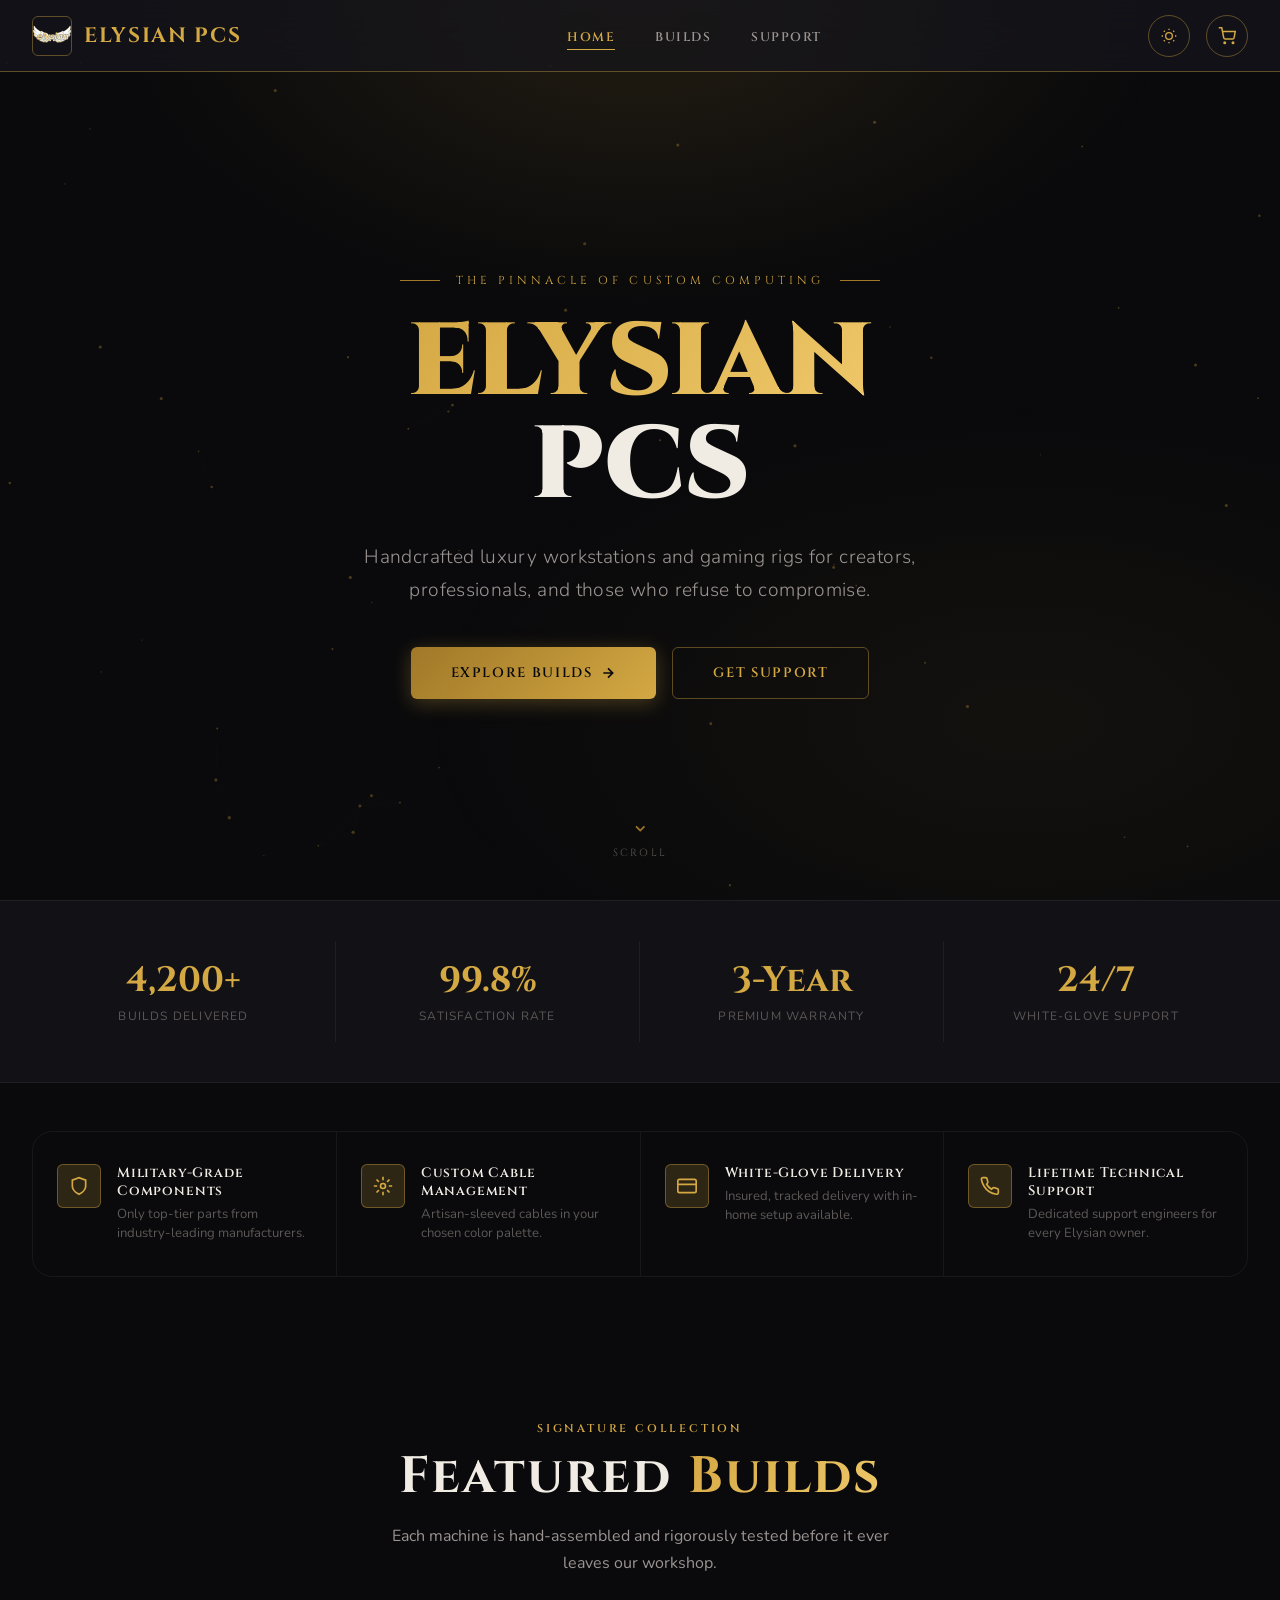
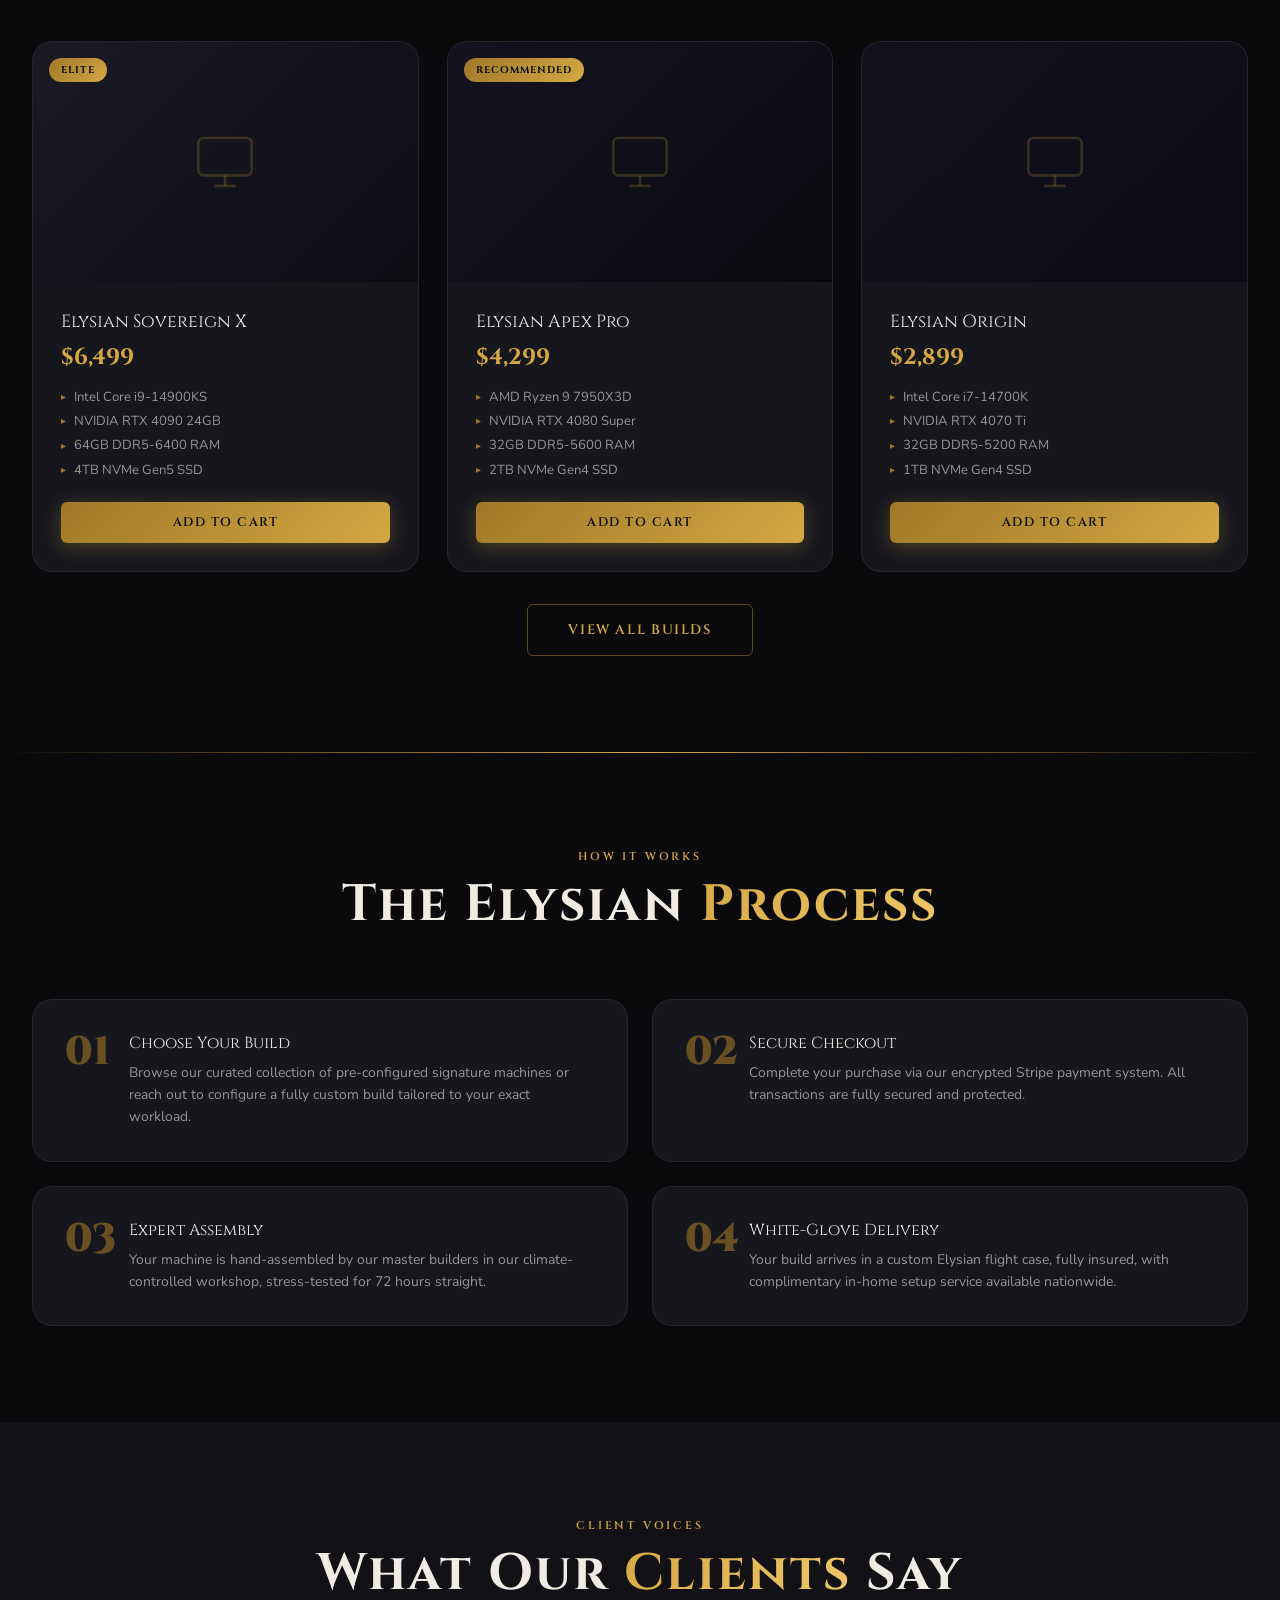
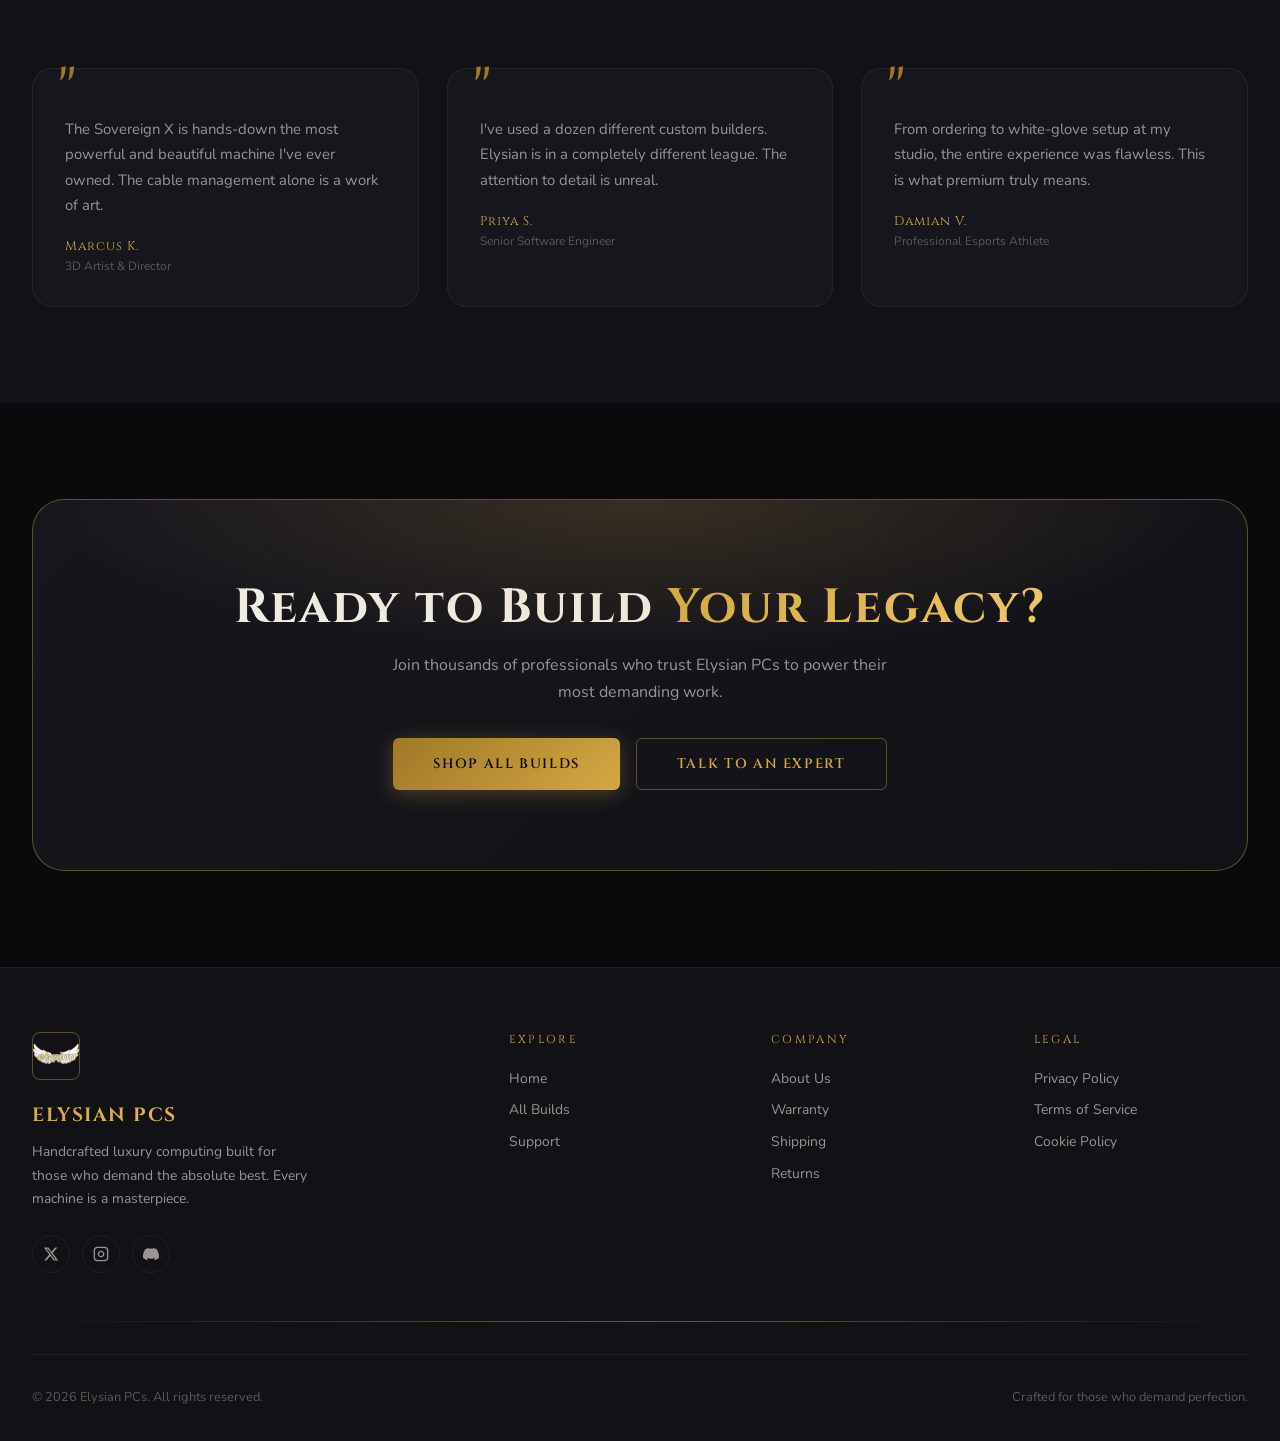
==== files/index.html @ 46d53091 "Add files via upload" ====
<!DOCTYPE html>
<html lang="en" data-theme="dark">
<head>
  <meta charset="UTF-8">
  <meta name="viewport" content="width=device-width, initial-scale=1.0">
  <meta name="description" content="Elysian PCs — Luxury custom computers built for those who demand the absolute best.">
  <title>Elysian PCs — Luxury Custom Computers</title>

  <!-- Fonts -->
  <link rel="preconnect" href="https://fonts.googleapis.com">
  <link rel="preconnect" href="https://fonts.gstatic.com" crossorigin>
  <link href="https://fonts.googleapis.com/css2?family=Cinzel:wght@400;600;700;900&family=Nunito:wght@300;400;500;600;700&display=swap" rel="stylesheet">

  <!-- Animate.css -->
  <link rel="stylesheet" href="https://cdnjs.cloudflare.com/ajax/libs/animate.css/4.1.1/animate.min.css">

  <!-- Styles -->
  <link rel="stylesheet" href="style.css">

  <style>
    /* ── Index-Specific Styles ── */
    .hero { padding-top: 72px; }

    /* Feature Strip */
    .feature-strip {
      display: flex;
      gap: 0;
    }
    .feature-item {
      flex: 1;
      padding: 2rem 1.5rem;
      border-right: 1px solid var(--border-subtle);
      display: flex;
      align-items: flex-start;
      gap: 1rem;
      transition: background var(--transition);
    }
    .feature-item:last-child { border-right: none; }
    .feature-item:hover { background: var(--bg-card); }
    .feature-icon {
      width: 44px; height: 44px;
      border-radius: var(--radius-sm);
      background: var(--gold-glow);
      border: 1px solid var(--border-gold);
      display: flex; align-items: center; justify-content: center;
      color: var(--gold-pure);
      flex-shrink: 0;
      font-size: 1.1rem;
    }
    .feature-title {
      font-family: var(--font-display);
      font-size: 0.85rem;
      font-weight: 600;
      letter-spacing: 0.06em;
      margin-bottom: 0.3rem;
    }
    .feature-text {
      font-size: 0.82rem;
      color: var(--text-muted);
      line-height: 1.5;
    }

    /* Featured Builds Preview */
    .builds-preview .pc-card { max-width: 100%; }

    /* Testimonials */
    .testimonial {
      background: var(--bg-card);
      border: 1px solid var(--border-subtle);
      border-radius: var(--radius-lg);
      padding: 2rem;
      position: relative;
      transition: all var(--transition);
    }
    .testimonial:hover { border-color: var(--border-gold); transform: translateY(-4px); }
    .testimonial::before {
      content: '"';
      position: absolute;
      top: -0.5rem; left: 1.5rem;
      font-family: var(--font-display);
      font-size: 4rem;
      color: var(--gold-dim);
      line-height: 1;
    }
    .testimonial-text {
      font-size: 0.93rem;
      color: var(--text-secondary);
      line-height: 1.7;
      margin-bottom: 1.25rem;
      padding-top: 1rem;
    }
    .testimonial-author {
      font-family: var(--font-display);
      font-size: 0.8rem;
      color: var(--gold-pure);
      letter-spacing: 0.08em;
    }
    .testimonial-role {
      font-size: 0.75rem;
      color: var(--text-muted);
      margin-top: 0.2rem;
    }

    /* CTA Banner */
    .cta-banner {
      background: linear-gradient(135deg, var(--bg-card) 0%, var(--bg-secondary) 100%);
      border: 1px solid var(--border-gold);
      border-radius: var(--radius-xl);
      padding: 5rem 4rem;
      text-align: center;
      position: relative;
      overflow: hidden;
    }
    .cta-banner::before {
      content: '';
      position: absolute;
      inset: 0;
      background: radial-gradient(ellipse 70% 60% at 50% 0%, var(--gold-glow) 0%, transparent 70%);
      pointer-events: none;
    }
    .cta-banner h2 { font-size: clamp(1.8rem, 4vw, 3rem); margin-bottom: 1rem; }
    .cta-banner p { color: var(--text-secondary); max-width: 500px; margin: 0 auto 2rem; }

    /* Process Steps */
    .process-step {
      display: flex;
      gap: 1.5rem;
      align-items: flex-start;
      padding: 2rem;
      background: var(--bg-card);
      border-radius: var(--radius-lg);
      border: 1px solid var(--border-subtle);
      transition: all var(--transition);
    }
    .process-step:hover { border-color: var(--border-gold); }
    .step-number {
      font-family: var(--font-display);
      font-size: 2.5rem;
      font-weight: 900;
      color: var(--gold-dim);
      line-height: 1;
      flex-shrink: 0;
      width: 2.5rem;
      opacity: 0.6;
    }
    .step-title {
      font-family: var(--font-display);
      font-size: 1rem;
      margin-bottom: 0.5rem;
    }
    .step-text { font-size: 0.87rem; color: var(--text-secondary); line-height: 1.6; }
  </style>
</head>
<body>

<!-- Injected Partials (nav, loader, cart, particles) -->
<div id="nav-slot"></div>

<div class="page-wrapper">

  <!-- ════════════════════════════════════
       HERO
       ════════════════════════════════════ -->
  <section class="hero">
    <div class="hero-bg-gradient"></div>
    <div class="hero-content animate__animated animate__fadeIn">
      <div class="hero-eyebrow">The Pinnacle of Custom Computing</div>
      <h1 class="hero-title">
        <span class="text-gold">ELYSIAN</span><br>PCS
      </h1>
      <p class="hero-subtitle">
        Handcrafted luxury workstations and gaming rigs for creators, professionals, and those who refuse to compromise.
      </p>
      <div class="hero-actions">
        <a href="builds.html" class="btn btn-primary btn-lg animate__animated animate__slideInUp animate__delay-1s">
          Explore Builds
          <svg width="16" height="16" viewBox="0 0 24 24" fill="none" stroke="currentColor" stroke-width="2.5"><path d="M5 12h14M12 5l7 7-7 7"/></svg>
        </a>
        <a href="support.html" class="btn btn-outline btn-lg animate__animated animate__slideInUp animate__delay-1s">
          Get Support
        </a>
      </div>
    </div>
    <div class="scroll-indicator">
      <svg width="20" height="20" viewBox="0 0 24 24" fill="none" stroke="currentColor" stroke-width="2">
        <path d="M7 10l5 5 5-5"/>
      </svg>
      Scroll
    </div>
  </section>

  <!-- ════════════════════════════════════
       STATS BAR
       ════════════════════════════════════ -->
  <div class="stats-bar reveal">
    <div class="container">
      <div class="stats-grid">
        <div class="stat-item">
          <span class="stat-number">4,200+</span>
          <span class="stat-label">Builds Delivered</span>
        </div>
        <div class="stat-item">
          <span class="stat-number">99.8%</span>
          <span class="stat-label">Satisfaction Rate</span>
        </div>
        <div class="stat-item">
          <span class="stat-number">3-Year</span>
          <span class="stat-label">Premium Warranty</span>
        </div>
        <div class="stat-item">
          <span class="stat-number">24/7</span>
          <span class="stat-label">White-Glove Support</span>
        </div>
      </div>
    </div>
  </div>

  <!-- ════════════════════════════════════
       FEATURE STRIP
       ════════════════════════════════════ -->
  <div class="container reveal" style="margin: 3rem auto;">
    <div class="feature-strip" style="border:1px solid var(--border-subtle); border-radius: var(--radius-lg); overflow:hidden;">
      <div class="feature-item">
        <div class="feature-icon">
          <svg width="20" height="20" viewBox="0 0 24 24" fill="none" stroke="currentColor" stroke-width="2"><path d="M12 22s8-4 8-10V5l-8-3-8 3v7c0 6 8 10 8 10z"/></svg>
        </div>
        <div>
          <div class="feature-title">Military-Grade Components</div>
          <div class="feature-text">Only top-tier parts from industry-leading manufacturers.</div>
        </div>
      </div>
      <div class="feature-item">
        <div class="feature-icon">
          <svg width="20" height="20" viewBox="0 0 24 24" fill="none" stroke="currentColor" stroke-width="2"><circle cx="12" cy="12" r="3"/><path d="M12 1v4M12 19v4M4.22 4.22l2.83 2.83M16.95 16.95l2.83 2.83M1 12h4M19 12h4M4.22 19.78l2.83-2.83M16.95 7.05l2.83-2.83"/></svg>
        </div>
        <div>
          <div class="feature-title">Custom Cable Management</div>
          <div class="feature-text">Artisan-sleeved cables in your chosen color palette.</div>
        </div>
      </div>
      <div class="feature-item">
        <div class="feature-icon">
          <svg width="20" height="20" viewBox="0 0 24 24" fill="none" stroke="currentColor" stroke-width="2"><rect x="1" y="4" width="22" height="16" rx="2" ry="2"/><line x1="1" y1="10" x2="23" y2="10"/></svg>
        </div>
        <div>
          <div class="feature-title">White-Glove Delivery</div>
          <div class="feature-text">Insured, tracked delivery with in-home setup available.</div>
        </div>
      </div>
      <div class="feature-item">
        <div class="feature-icon">
          <svg width="20" height="20" viewBox="0 0 24 24" fill="none" stroke="currentColor" stroke-width="2"><path d="M22 16.92v3a2 2 0 0 1-2.18 2 19.79 19.79 0 0 1-8.63-3.07A19.5 19.5 0 0 1 4.69 12 19.79 19.79 0 0 1 1.61 3.56 2 2 0 0 1 3.58 2h3a2 2 0 0 1 2 1.72c.127.96.361 1.903.7 2.81a2 2 0 0 1-.45 2.11L7.91 9.91a16 16 0 0 0 6 6l1.27-1.27a2 2 0 0 1 2.11-.45c.907.339 1.85.573 2.81.7A2 2 0 0 1 22 16.92z"/></svg>
        </div>
        <div>
          <div class="feature-title">Lifetime Technical Support</div>
          <div class="feature-text">Dedicated support engineers for every Elysian owner.</div>
        </div>
      </div>
    </div>
  </div>

  <!-- ════════════════════════════════════
       FEATURED BUILDS
       ════════════════════════════════════ -->
  <section class="section builds-preview">
    <div class="container">
      <div class="section-header reveal">
        <span class="section-eyebrow">Signature Collection</span>
        <h2 class="section-title">Featured <span class="text-gold">Builds</span></h2>
        <p class="section-subtitle">Each machine is hand-assembled and rigorously tested before it ever leaves our workshop.</p>
      </div>

      <div class="grid-3" id="featured-builds-grid">
        <!-- Placeholder cards until KV data loads -->
        <div class="card pc-card reveal delay-1">
          <div style="width:100%;height:240px;background:linear-gradient(135deg,#1a1a24,#0d0d14);display:flex;align-items:center;justify-content:center;">
            <svg width="64" height="64" viewBox="0 0 24 24" fill="none" stroke="rgba(212,168,67,0.2)" stroke-width="1"><rect x="2" y="3" width="20" height="14" rx="2"/><line x1="8" y1="21" x2="16" y2="21"/><line x1="12" y1="17" x2="12" y2="21"/></svg>
          </div>
          <div class="pc-card-badge">Elite</div>
          <div class="card-body">
            <div class="pc-card-title">Elysian Sovereign X</div>
            <div class="pc-card-price">$6,499</div>
            <ul class="pc-card-specs">
              <li>Intel Core i9-14900KS</li>
              <li>NVIDIA RTX 4090 24GB</li>
              <li>64GB DDR5-6400 RAM</li>
              <li>4TB NVMe Gen5 SSD</li>
            </ul>
            <button class="btn btn-primary btn-full" onclick="Cart.add({id:'sovereign-x',name:'Elysian Sovereign X',price:6499})">
              Add to Cart
            </button>
          </div>
        </div>

        <div class="card pc-card reveal delay-2">
          <div style="width:100%;height:240px;background:linear-gradient(135deg,#141420,#0a0a10);display:flex;align-items:center;justify-content:center;">
            <svg width="64" height="64" viewBox="0 0 24 24" fill="none" stroke="rgba(212,168,67,0.2)" stroke-width="1"><rect x="2" y="3" width="20" height="14" rx="2"/><line x1="8" y1="21" x2="16" y2="21"/><line x1="12" y1="17" x2="12" y2="21"/></svg>
          </div>
          <div class="pc-card-badge">Recommended</div>
          <div class="card-body">
            <div class="pc-card-title">Elysian Apex Pro</div>
            <div class="pc-card-price">$4,299</div>
            <ul class="pc-card-specs">
              <li>AMD Ryzen 9 7950X3D</li>
              <li>NVIDIA RTX 4080 Super</li>
              <li>32GB DDR5-5600 RAM</li>
              <li>2TB NVMe Gen4 SSD</li>
            </ul>
            <button class="btn btn-primary btn-full" onclick="Cart.add({id:'apex-pro',name:'Elysian Apex Pro',price:4299})">
              Add to Cart
            </button>
          </div>
        </div>

        <div class="card pc-card reveal delay-3">
          <div style="width:100%;height:240px;background:linear-gradient(135deg,#12121c,#0c0c16);display:flex;align-items:center;justify-content:center;">
            <svg width="64" height="64" viewBox="0 0 24 24" fill="none" stroke="rgba(212,168,67,0.2)" stroke-width="1"><rect x="2" y="3" width="20" height="14" rx="2"/><line x1="8" y1="21" x2="16" y2="21"/><line x1="12" y1="17" x2="12" y2="21"/></svg>
          </div>
          <div class="card-body">
            <div class="pc-card-title">Elysian Origin</div>
            <div class="pc-card-price">$2,899</div>
            <ul class="pc-card-specs">
              <li>Intel Core i7-14700K</li>
              <li>NVIDIA RTX 4070 Ti</li>
              <li>32GB DDR5-5200 RAM</li>
              <li>1TB NVMe Gen4 SSD</li>
            </ul>
            <button class="btn btn-primary btn-full" onclick="Cart.add({id:'origin',name:'Elysian Origin',price:2899})">
              Add to Cart
            </button>
          </div>
        </div>
      </div>

      <div class="text-center mt-4 reveal">
        <a href="builds.html" class="btn btn-outline btn-lg">View All Builds</a>
      </div>
    </div>
  </section>

  <div class="gold-divider container reveal"></div>

  <!-- ════════════════════════════════════
       PROCESS
       ════════════════════════════════════ -->
  <section class="section">
    <div class="container">
      <div class="section-header reveal">
        <span class="section-eyebrow">How It Works</span>
        <h2 class="section-title">The Elysian <span class="text-gold">Process</span></h2>
      </div>
      <div class="grid-2" style="gap:1.5rem;">
        <div class="process-step reveal delay-1">
          <div class="step-number">01</div>
          <div>
            <div class="step-title">Choose Your Build</div>
            <div class="step-text">Browse our curated collection of pre-configured signature machines or reach out to configure a fully custom build tailored to your exact workload.</div>
          </div>
        </div>
        <div class="process-step reveal delay-2">
          <div class="step-number">02</div>
          <div>
            <div class="step-title">Secure Checkout</div>
            <div class="step-text">Complete your purchase via our encrypted Stripe payment system. All transactions are fully secured and protected.</div>
          </div>
        </div>
        <div class="process-step reveal delay-3">
          <div class="step-number">03</div>
          <div>
            <div class="step-title">Expert Assembly</div>
            <div class="step-text">Your machine is hand-assembled by our master builders in our climate-controlled workshop, stress-tested for 72 hours straight.</div>
          </div>
        </div>
        <div class="process-step reveal delay-4">
          <div class="step-number">04</div>
          <div>
            <div class="step-title">White-Glove Delivery</div>
            <div class="step-text">Your build arrives in a custom Elysian flight case, fully insured, with complimentary in-home setup service available nationwide.</div>
          </div>
        </div>
      </div>
    </div>
  </section>

  <!-- ════════════════════════════════════
       TESTIMONIALS
       ════════════════════════════════════ -->
  <section class="section" style="background: var(--bg-secondary);">
    <div class="container">
      <div class="section-header reveal">
        <span class="section-eyebrow">Client Voices</span>
        <h2 class="section-title">What Our <span class="text-gold">Clients</span> Say</h2>
      </div>
      <div class="grid-3">
        <div class="testimonial reveal delay-1">
          <p class="testimonial-text">The Sovereign X is hands-down the most powerful and beautiful machine I've ever owned. The cable management alone is a work of art.</p>
          <div class="testimonial-author">Marcus K.</div>
          <div class="testimonial-role">3D Artist & Director</div>
        </div>
        <div class="testimonial reveal delay-2">
          <p class="testimonial-text">I've used a dozen different custom builders. Elysian is in a completely different league. The attention to detail is unreal.</p>
          <div class="testimonial-author">Priya S.</div>
          <div class="testimonial-role">Senior Software Engineer</div>
        </div>
        <div class="testimonial reveal delay-3">
          <p class="testimonial-text">From ordering to white-glove setup at my studio, the entire experience was flawless. This is what premium truly means.</p>
          <div class="testimonial-author">Damian V.</div>
          <div class="testimonial-role">Professional Esports Athlete</div>
        </div>
      </div>
    </div>
  </section>

  <!-- ════════════════════════════════════
       CTA BANNER
       ════════════════════════════════════ -->
  <section class="section">
    <div class="container reveal">
      <div class="cta-banner">
        <h2>Ready to Build <span class="text-gold">Your Legacy?</span></h2>
        <p>Join thousands of professionals who trust Elysian PCs to power their most demanding work.</p>
        <div class="hero-actions">
          <a href="builds.html" class="btn btn-primary btn-lg">Shop All Builds</a>
          <a href="support.html" class="btn btn-outline btn-lg">Talk to an Expert</a>
        </div>
      </div>
    </div>
  </section>

</div><!-- /page-wrapper -->

<!-- Footer -->
<div id="footer-slot"></div>

<!-- Scripts -->
<script src="partials.js"></script>
<script src="main.js"></script>
</body>
</html>
---- files/style.css ----
/* ============================================================
   ELYSIAN PCS — GLOBAL STYLESHEET
   Dark & Gold Luxury Theme Framework
   ============================================================ */

@import url('https://fonts.googleapis.com/css2?family=Cinzel:wght@400;600;700;900&family=Nunito:wght@300;400;500;600;700&display=swap');

/* ── CSS Variables ── */
:root {
  /* Core Palette — Dark Mode (default) */
  --bg-primary:     #0a0a0c;
  --bg-secondary:   #111116;
  --bg-card:        #16161d;
  --bg-card-hover:  #1c1c26;
  --bg-glass:       rgba(22, 22, 29, 0.72);

  --gold-pure:      #d4a843;
  --gold-light:     #f0c96b;
  --gold-dim:       #a07828;
  --gold-glow:      rgba(212, 168, 67, 0.18);
  --gold-border:    rgba(212, 168, 67, 0.35);

  --text-primary:   #f0ece4;
  --text-secondary: #9b9492;
  --text-muted:     #5c5856;

  --accent-red:     #c0392b;
  --accent-blue:    #2980b9;
  --success:        #27ae60;

  /* Surfaces */
  --border-subtle:  rgba(255,255,255,0.06);
  --border-gold:    rgba(212, 168, 67, 0.4);
  --shadow-deep:    0 24px 80px rgba(0,0,0,0.7);
  --shadow-card:    0 8px 32px rgba(0,0,0,0.5);
  --shadow-gold:    0 0 40px rgba(212, 168, 67, 0.25);

  /* Typography */
  --font-display:   'Cinzel', serif;
  --font-body:      'Nunito', sans-serif;

  /* Transitions */
  --ease-gold:      cubic-bezier(0.23, 1, 0.32, 1);
  --transition:     0.3s var(--ease-gold);

  /* Radii */
  --radius-sm:      6px;
  --radius-md:      12px;
  --radius-lg:      20px;
  --radius-xl:      32px;
}

/* ── Light Mode Override ── */
[data-theme="light"] {
  --bg-primary:     #f5f0e8;
  --bg-secondary:   #ede8de;
  --bg-card:        #ffffff;
  --bg-card-hover:  #faf6ef;
  --bg-glass:       rgba(255, 252, 245, 0.85);

  --gold-pure:      #b8860b;
  --gold-light:     #d4a843;
  --gold-dim:       #8b6508;
  --gold-glow:      rgba(184, 134, 11, 0.12);
  --gold-border:    rgba(184, 134, 11, 0.3);

  --text-primary:   #1a1710;
  --text-secondary: #5a5248;
  --text-muted:     #9b9186;

  --border-subtle:  rgba(0,0,0,0.08);
  --border-gold:    rgba(184, 134, 11, 0.35);
  --shadow-deep:    0 24px 80px rgba(0,0,0,0.15);
  --shadow-card:    0 8px 32px rgba(0,0,0,0.08);
  --shadow-gold:    0 0 40px rgba(184, 134, 11, 0.15);
}

/* ── Reset & Base ── */
*, *::before, *::after { box-sizing: border-box; margin: 0; padding: 0; }

html {
  scroll-behavior: smooth;
  font-size: 16px;
}

body {
  font-family: var(--font-body);
  background-color: var(--bg-primary);
  color: var(--text-primary);
  min-height: 100vh;
  overflow-x: hidden;
  transition: background-color 0.4s ease, color 0.4s ease;
}

/* ── Particle Canvas ── */
#particles-canvas {
  position: fixed;
  top: 0; left: 0;
  width: 100%; height: 100%;
  pointer-events: none;
  z-index: 0;
  opacity: 0.6;
}

/* ── Page Wrapper ── */
.page-wrapper {
  position: relative;
  z-index: 1;
}

/* ── Scrollbar ── */
::-webkit-scrollbar { width: 6px; }
::-webkit-scrollbar-track { background: var(--bg-primary); }
::-webkit-scrollbar-thumb { background: var(--gold-dim); border-radius: 3px; }
::-webkit-scrollbar-thumb:hover { background: var(--gold-pure); }

/* ── Typography ── */
h1, h2, h3, h4 {
  font-family: var(--font-display);
  font-weight: 700;
  line-height: 1.15;
  letter-spacing: 0.04em;
}

p { line-height: 1.7; }

a {
  color: var(--gold-pure);
  text-decoration: none;
  transition: color var(--transition);
}
a:hover { color: var(--gold-light); }

/* ── Gold Gradient Text ── */
.text-gold {
  background: linear-gradient(135deg, var(--gold-pure), var(--gold-light));
  -webkit-background-clip: text;
  -webkit-text-fill-color: transparent;
  background-clip: text;
}

/* ── Dividers ── */
.gold-divider {
  height: 1px;
  background: linear-gradient(90deg, transparent, var(--gold-pure), transparent);
  margin: 2rem 0;
  opacity: 0.5;
}

/* ============================================================
   NAVIGATION
   ============================================================ */
.navbar {
  position: fixed;
  top: 0; left: 0; right: 0;
  z-index: 1000;
  padding: 0 2rem;
  height: 72px;
  display: flex;
  align-items: center;
  justify-content: space-between;
  background: var(--bg-glass);
  backdrop-filter: blur(20px) saturate(1.4);
  -webkit-backdrop-filter: blur(20px) saturate(1.4);
  border-bottom: 1px solid var(--border-gold);
  transition: all var(--transition);
}

.navbar.scrolled {
  height: 60px;
  box-shadow: var(--shadow-deep);
}

.nav-logo {
  display: flex;
  align-items: center;
  gap: 0.75rem;
  font-family: var(--font-display);
  font-size: 1.3rem;
  font-weight: 700;
  color: var(--text-primary);
  letter-spacing: 0.08em;
  text-decoration: none;
}

.nav-logo img {
  width: 40px;
  height: 40px;
  object-fit: contain;
  border-radius: 6px;
  border: 1px solid var(--border-gold);
}

.nav-logo span { color: var(--gold-pure); }

.nav-links {
  display: flex;
  align-items: center;
  gap: 2.5rem;
  list-style: none;
}

.nav-links a {
  font-family: var(--font-display);
  font-size: 0.78rem;
  font-weight: 600;
  letter-spacing: 0.12em;
  text-transform: uppercase;
  color: var(--text-secondary);
  position: relative;
  padding-bottom: 4px;
  transition: color var(--transition);
}

.nav-links a::after {
  content: '';
  position: absolute;
  bottom: 0; left: 0;
  width: 0; height: 1px;
  background: var(--gold-pure);
  transition: width var(--transition);
}

.nav-links a:hover,
.nav-links a.active {
  color: var(--gold-pure);
}

.nav-links a:hover::after,
.nav-links a.active::after {
  width: 100%;
}

.nav-actions {
  display: flex;
  align-items: center;
  gap: 1rem;
}

/* Theme Toggle */
.theme-toggle {
  width: 42px; height: 42px;
  border-radius: 50%;
  border: 1px solid var(--border-gold);
  background: transparent;
  color: var(--gold-pure);
  cursor: pointer;
  display: flex; align-items: center; justify-content: center;
  font-size: 1.1rem;
  transition: all var(--transition);
}
.theme-toggle:hover {
  background: var(--gold-glow);
  box-shadow: var(--shadow-gold);
}

/* Cart Button */
.cart-btn {
  position: relative;
  width: 42px; height: 42px;
  border-radius: 50%;
  border: 1px solid var(--border-gold);
  background: transparent;
  color: var(--gold-pure);
  cursor: pointer;
  display: flex; align-items: center; justify-content: center;
  font-size: 1.1rem;
  transition: all var(--transition);
}
.cart-btn:hover { background: var(--gold-glow); }
.cart-count {
  position: absolute;
  top: -4px; right: -4px;
  width: 18px; height: 18px;
  background: var(--gold-pure);
  color: var(--bg-primary);
  border-radius: 50%;
  font-size: 0.65rem;
  font-weight: 700;
  display: flex; align-items: center; justify-content: center;
  font-family: var(--font-body);
}

/* Hamburger */
.nav-hamburger {
  display: none;
  flex-direction: column;
  gap: 5px;
  cursor: pointer;
  background: none;
  border: none;
  padding: 4px;
}
.nav-hamburger span {
  display: block;
  width: 24px; height: 2px;
  background: var(--gold-pure);
  border-radius: 2px;
  transition: all var(--transition);
}

/* Mobile Nav */
.nav-mobile {
  display: none;
  position: fixed;
  top: 72px; left: 0; right: 0;
  background: var(--bg-glass);
  backdrop-filter: blur(20px);
  border-bottom: 1px solid var(--border-gold);
  z-index: 999;
  padding: 1.5rem 2rem;
  flex-direction: column;
  gap: 1.5rem;
}
.nav-mobile.open { display: flex; }
.nav-mobile a {
  font-family: var(--font-display);
  font-size: 0.9rem;
  letter-spacing: 0.1em;
  color: var(--text-secondary);
  text-transform: uppercase;
}

/* ============================================================
   BUTTONS
   ============================================================ */
.btn {
  display: inline-flex;
  align-items: center;
  justify-content: center;
  gap: 0.5rem;
  padding: 0.75rem 2rem;
  border-radius: var(--radius-sm);
  font-family: var(--font-display);
  font-size: 0.78rem;
  font-weight: 600;
  letter-spacing: 0.12em;
  text-transform: uppercase;
  cursor: pointer;
  transition: all var(--transition);
  border: none;
  outline: none;
  position: relative;
  overflow: hidden;
}

.btn::after {
  content: '';
  position: absolute;
  inset: 0;
  background: rgba(255,255,255,0.06);
  opacity: 0;
  transition: opacity var(--transition);
}
.btn:hover::after { opacity: 1; }

.btn-primary {
  background: linear-gradient(135deg, var(--gold-dim), var(--gold-pure));
  color: var(--bg-primary);
  box-shadow: 0 4px 20px rgba(212, 168, 67, 0.3);
}
.btn-primary:hover {
  box-shadow: 0 8px 32px rgba(212, 168, 67, 0.5);
  transform: translateY(-2px);
}

.btn-outline {
  background: transparent;
  color: var(--gold-pure);
  border: 1px solid var(--border-gold);
}
.btn-outline:hover {
  background: var(--gold-glow);
  box-shadow: var(--shadow-gold);
  transform: translateY(-2px);
}

.btn-ghost {
  background: transparent;
  color: var(--text-secondary);
  border: 1px solid var(--border-subtle);
}
.btn-ghost:hover {
  border-color: var(--border-gold);
  color: var(--gold-pure);
}

.btn-danger {
  background: var(--accent-red);
  color: #fff;
}

.btn-lg { padding: 1rem 2.5rem; font-size: 0.85rem; }
.btn-sm { padding: 0.5rem 1.25rem; font-size: 0.72rem; }
.btn-full { width: 100%; }

/* ============================================================
   CARDS
   ============================================================ */
.card {
  background: var(--bg-card);
  border: 1px solid var(--border-subtle);
  border-radius: var(--radius-lg);
  overflow: hidden;
  transition: all var(--transition);
}

.card:hover {
  background: var(--bg-card-hover);
  border-color: var(--border-gold);
  transform: translateY(-4px);
  box-shadow: var(--shadow-card), var(--shadow-gold);
}

.card-body { padding: 1.75rem; }

/* PC Product Card */
.pc-card {
  position: relative;
  cursor: pointer;
}

.pc-card-image {
  width: 100%;
  height: 240px;
  object-fit: cover;
  display: block;
  transition: transform 0.6s var(--ease-gold);
}
.pc-card:hover .pc-card-image { transform: scale(1.04); }

.pc-card-badge {
  position: absolute;
  top: 1rem; left: 1rem;
  background: linear-gradient(135deg, var(--gold-dim), var(--gold-pure));
  color: var(--bg-primary);
  font-family: var(--font-display);
  font-size: 0.62rem;
  font-weight: 700;
  letter-spacing: 0.1em;
  text-transform: uppercase;
  padding: 0.3rem 0.75rem;
  border-radius: 20px;
}

.pc-card-title {
  font-family: var(--font-display);
  font-size: 1.1rem;
  margin-bottom: 0.3rem;
  color: var(--text-primary);
}

.pc-card-price {
  font-family: var(--font-display);
  font-size: 1.4rem;
  font-weight: 700;
  color: var(--gold-pure);
  margin: 0.5rem 0;
}

.pc-card-specs {
  list-style: none;
  margin: 0.75rem 0 1.25rem;
}
.pc-card-specs li {
  font-size: 0.82rem;
  color: var(--text-secondary);
  padding: 0.2rem 0;
  display: flex;
  align-items: center;
  gap: 0.5rem;
}
.pc-card-specs li::before {
  content: '▸';
  color: var(--gold-dim);
  font-size: 0.65rem;
}

/* ============================================================
   FORMS
   ============================================================ */
.form-group {
  display: flex;
  flex-direction: column;
  gap: 0.4rem;
  margin-bottom: 1.25rem;
}

.form-label {
  font-family: var(--font-display);
  font-size: 0.7rem;
  font-weight: 600;
  letter-spacing: 0.12em;
  text-transform: uppercase;
  color: var(--text-secondary);
}

.form-control {
  padding: 0.85rem 1.1rem;
  background: var(--bg-secondary);
  border: 1px solid var(--border-subtle);
  border-radius: var(--radius-sm);
  color: var(--text-primary);
  font-family: var(--font-body);
  font-size: 0.92rem;
  transition: all var(--transition);
  outline: none;
  width: 100%;
}

.form-control:focus {
  border-color: var(--gold-pure);
  background: var(--bg-card);
  box-shadow: 0 0 0 3px var(--gold-glow);
}

.form-control::placeholder { color: var(--text-muted); }

textarea.form-control {
  resize: vertical;
  min-height: 120px;
}

select.form-control {
  cursor: pointer;
  appearance: none;
  background-image: url("data:image/svg+xml,%3Csvg xmlns='http://www.w3.org/2000/svg' width='12' height='12' viewBox='0 0 12 12'%3E%3Cpath fill='%23d4a843' d='M6 8L1 3h10z'/%3E%3C/svg%3E");
  background-repeat: no-repeat;
  background-position: right 1rem center;
}

/* ============================================================
   SECTIONS & LAYOUT
   ============================================================ */
.container {
  max-width: 1280px;
  margin: 0 auto;
  padding: 0 2rem;
}

.section {
  padding: 6rem 0;
}

.section-header {
  text-align: center;
  margin-bottom: 4rem;
}

.section-eyebrow {
  font-family: var(--font-display);
  font-size: 0.7rem;
  font-weight: 600;
  letter-spacing: 0.25em;
  text-transform: uppercase;
  color: var(--gold-pure);
  display: block;
  margin-bottom: 0.75rem;
}

.section-title {
  font-size: clamp(2rem, 4vw, 3.2rem);
  color: var(--text-primary);
  margin-bottom: 1rem;
}

.section-subtitle {
  font-size: 1rem;
  color: var(--text-secondary);
  max-width: 540px;
  margin: 0 auto;
}

/* Grid Layouts */
.grid-3 {
  display: grid;
  grid-template-columns: repeat(3, 1fr);
  gap: 1.75rem;
}

.grid-2 {
  display: grid;
  grid-template-columns: repeat(2, 1fr);
  gap: 1.75rem;
}

.grid-4 {
  display: grid;
  grid-template-columns: repeat(4, 1fr);
  gap: 1.5rem;
}

/* ============================================================
   HERO
   ============================================================ */
.hero {
  min-height: 100vh;
  display: flex;
  align-items: center;
  justify-content: center;
  position: relative;
  overflow: hidden;
}

.hero-bg-gradient {
  position: absolute;
  inset: 0;
  background:
    radial-gradient(ellipse 60% 50% at 50% 0%, rgba(212, 168, 67, 0.12) 0%, transparent 70%),
    radial-gradient(ellipse 80% 60% at 80% 80%, rgba(212, 168, 67, 0.05) 0%, transparent 60%);
  pointer-events: none;
}

.hero-content {
  text-align: center;
  position: relative;
  z-index: 2;
  padding: 0 1.5rem;
}

.hero-eyebrow {
  font-family: var(--font-display);
  font-size: 0.72rem;
  letter-spacing: 0.35em;
  text-transform: uppercase;
  color: var(--gold-pure);
  margin-bottom: 1.5rem;
  display: flex;
  align-items: center;
  justify-content: center;
  gap: 1rem;
}
.hero-eyebrow::before, .hero-eyebrow::after {
  content: '';
  width: 40px; height: 1px;
  background: var(--gold-dim);
}

.hero-title {
  font-size: clamp(3rem, 8vw, 7rem);
  font-weight: 900;
  line-height: 1.0;
  margin-bottom: 1.5rem;
  letter-spacing: -0.01em;
}

.hero-subtitle {
  font-size: clamp(1rem, 2vw, 1.2rem);
  color: var(--text-secondary);
  max-width: 580px;
  margin: 0 auto 2.5rem;
  font-weight: 300;
  letter-spacing: 0.02em;
}

.hero-actions {
  display: flex;
  gap: 1rem;
  justify-content: center;
  flex-wrap: wrap;
}

/* Scroll indicator */
.scroll-indicator {
  position: absolute;
  bottom: 2.5rem;
  left: 50%;
  transform: translateX(-50%);
  display: flex;
  flex-direction: column;
  align-items: center;
  gap: 0.5rem;
  color: var(--text-muted);
  font-size: 0.65rem;
  letter-spacing: 0.2em;
  text-transform: uppercase;
  font-family: var(--font-display);
  animation: scrollBounce 2s infinite;
}
.scroll-indicator svg { color: var(--gold-dim); }
@keyframes scrollBounce {
  0%, 100% { transform: translateX(-50%) translateY(0); }
  50% { transform: translateX(-50%) translateY(8px); }
}

/* ============================================================
   STATS / SPECS ROW
   ============================================================ */
.stats-bar {
  background: var(--bg-secondary);
  border-top: 1px solid var(--border-subtle);
  border-bottom: 1px solid var(--border-subtle);
  padding: 2.5rem 0;
}

.stats-grid {
  display: grid;
  grid-template-columns: repeat(4, 1fr);
  gap: 0;
  text-align: center;
}

.stat-item {
  padding: 1rem 2rem;
  border-right: 1px solid var(--border-subtle);
}
.stat-item:last-child { border-right: none; }

.stat-number {
  font-family: var(--font-display);
  font-size: 2.2rem;
  font-weight: 700;
  color: var(--gold-pure);
  display: block;
}

.stat-label {
  font-size: 0.75rem;
  color: var(--text-muted);
  letter-spacing: 0.1em;
  text-transform: uppercase;
  margin-top: 0.25rem;
}

/* ============================================================
   CART SIDEBAR
   ============================================================ */
.cart-overlay {
  position: fixed;
  inset: 0;
  background: rgba(0,0,0,0.6);
  z-index: 2000;
  opacity: 0;
  pointer-events: none;
  transition: opacity var(--transition);
}
.cart-overlay.open { opacity: 1; pointer-events: all; }

.cart-sidebar {
  position: fixed;
  top: 0; right: 0;
  width: 400px;
  max-width: 95vw;
  height: 100vh;
  background: var(--bg-secondary);
  border-left: 1px solid var(--border-gold);
  z-index: 2001;
  transform: translateX(100%);
  transition: transform 0.4s var(--ease-gold);
  display: flex;
  flex-direction: column;
}
.cart-sidebar.open { transform: translateX(0); }

.cart-header {
  padding: 1.5rem 1.75rem;
  border-bottom: 1px solid var(--border-subtle);
  display: flex;
  align-items: center;
  justify-content: space-between;
}
.cart-header h3 {
  font-family: var(--font-display);
  font-size: 1rem;
  letter-spacing: 0.1em;
  text-transform: uppercase;
}

.cart-close {
  width: 36px; height: 36px;
  border-radius: 50%;
  border: 1px solid var(--border-subtle);
  background: none;
  color: var(--text-secondary);
  cursor: pointer;
  display: flex; align-items: center; justify-content: center;
  font-size: 1.1rem;
  transition: all var(--transition);
}
.cart-close:hover { border-color: var(--border-gold); color: var(--gold-pure); }

.cart-items {
  flex: 1;
  overflow-y: auto;
  padding: 1.25rem 1.75rem;
  display: flex;
  flex-direction: column;
  gap: 1rem;
}

.cart-item {
  display: flex;
  gap: 1rem;
  align-items: flex-start;
  padding: 1rem;
  background: var(--bg-card);
  border-radius: var(--radius-md);
  border: 1px solid var(--border-subtle);
}

.cart-item-info { flex: 1; }
.cart-item-name {
  font-family: var(--font-display);
  font-size: 0.85rem;
  color: var(--text-primary);
  margin-bottom: 0.25rem;
}
.cart-item-price {
  color: var(--gold-pure);
  font-weight: 600;
  font-size: 0.9rem;
}

.cart-item-remove {
  background: none;
  border: none;
  color: var(--text-muted);
  cursor: pointer;
  font-size: 1rem;
  transition: color var(--transition);
  padding: 2px;
}
.cart-item-remove:hover { color: var(--accent-red); }

.cart-footer {
  padding: 1.5rem 1.75rem;
  border-top: 1px solid var(--border-subtle);
}
.cart-total {
  display: flex;
  justify-content: space-between;
  align-items: center;
  margin-bottom: 1.25rem;
  font-family: var(--font-display);
}
.cart-total-label { color: var(--text-secondary); font-size: 0.85rem; }
.cart-total-amount { font-size: 1.5rem; color: var(--gold-pure); font-weight: 700; }

.cart-empty {
  text-align: center;
  padding: 4rem 1rem;
  color: var(--text-muted);
}
.cart-empty-icon { font-size: 3rem; margin-bottom: 1rem; }

/* ============================================================
   FOOTER
   ============================================================ */
.footer {
  background: var(--bg-secondary);
  border-top: 1px solid var(--border-subtle);
  padding: 4rem 0 2rem;
}

.footer-grid {
  display: grid;
  grid-template-columns: 2fr 1fr 1fr 1fr;
  gap: 3rem;
  margin-bottom: 3rem;
}

.footer-brand img {
  width: 48px;
  height: 48px;
  object-fit: contain;
  border-radius: 8px;
  border: 1px solid var(--border-gold);
  margin-bottom: 1rem;
}

.footer-brand-name {
  font-family: var(--font-display);
  font-size: 1.2rem;
  font-weight: 700;
  letter-spacing: 0.08em;
  margin-bottom: 0.75rem;
}

.footer-brand p {
  font-size: 0.87rem;
  color: var(--text-secondary);
  line-height: 1.7;
  max-width: 280px;
}

.footer-heading {
  font-family: var(--font-display);
  font-size: 0.72rem;
  letter-spacing: 0.2em;
  text-transform: uppercase;
  color: var(--gold-pure);
  margin-bottom: 1.25rem;
}

.footer-links {
  list-style: none;
  display: flex;
  flex-direction: column;
  gap: 0.6rem;
}
.footer-links a {
  font-size: 0.87rem;
  color: var(--text-secondary);
  transition: color var(--transition);
}
.footer-links a:hover { color: var(--gold-pure); }

/* Social Icons */
.social-links {
  display: flex;
  gap: 0.75rem;
  margin-top: 1.5rem;
}

.social-icon {
  width: 38px; height: 38px;
  border-radius: 50%;
  border: 1px solid var(--border-subtle);
  display: flex; align-items: center; justify-content: center;
  font-size: 1rem;
  transition: all var(--transition);
  color: var(--text-secondary);
  text-decoration: none;
}

.social-icon.twitter:hover { border-color: #1d9bf0; color: #1d9bf0; background: rgba(29,155,240,0.1); }
.social-icon.instagram:hover { border-color: #e1306c; color: #e1306c; background: rgba(225,48,108,0.1); }
.social-icon.discord:hover { border-color: #5865f2; color: #5865f2; background: rgba(88,101,242,0.1); }

.footer-bottom {
  padding-top: 2rem;
  border-top: 1px solid var(--border-subtle);
  display: flex;
  justify-content: space-between;
  align-items: center;
  flex-wrap: wrap;
  gap: 1rem;
}

.footer-bottom p { font-size: 0.8rem; color: var(--text-muted); }

/* ============================================================
   TOAST NOTIFICATIONS
   ============================================================ */
.toast-container {
  position: fixed;
  bottom: 2rem;
  right: 2rem;
  z-index: 3000;
  display: flex;
  flex-direction: column;
  gap: 0.75rem;
}

.toast {
  padding: 1rem 1.5rem;
  background: var(--bg-card);
  border: 1px solid var(--border-gold);
  border-radius: var(--radius-md);
  box-shadow: var(--shadow-card);
  display: flex;
  align-items: center;
  gap: 0.75rem;
  min-width: 280px;
  font-size: 0.87rem;
  animation: toastIn 0.4s var(--ease-gold);
}

.toast.success .toast-icon { color: var(--success); }
.toast.error .toast-icon { color: var(--accent-red); }
.toast.info .toast-icon { color: var(--gold-pure); }

@keyframes toastIn {
  from { opacity: 0; transform: translateX(100px); }
  to { opacity: 1; transform: translateX(0); }
}

@keyframes toastOut {
  from { opacity: 1; transform: translateX(0); }
  to { opacity: 0; transform: translateX(100px); }
}

/* ============================================================
   PAGE LOADER
   ============================================================ */
.page-loader {
  position: fixed;
  inset: 0;
  background: var(--bg-primary);
  z-index: 9999;
  display: flex;
  flex-direction: column;
  align-items: center;
  justify-content: center;
  gap: 1.5rem;
  transition: opacity 0.5s ease, visibility 0.5s ease;
}
.page-loader.hidden { opacity: 0; visibility: hidden; }

.loader-logo {
  width: 64px; height: 64px;
  border-radius: 12px;
  border: 1px solid var(--border-gold);
  object-fit: contain;
  animation: logoGlow 1.5s ease-in-out infinite alternate;
}
@keyframes logoGlow {
  from { box-shadow: 0 0 20px var(--gold-glow); }
  to   { box-shadow: 0 0 60px rgba(212,168,67,0.4); }
}

.loader-bar {
  width: 120px; height: 2px;
  background: var(--bg-secondary);
  border-radius: 2px;
  overflow: hidden;
}
.loader-bar-fill {
  height: 100%;
  background: linear-gradient(90deg, var(--gold-dim), var(--gold-pure));
  border-radius: 2px;
  animation: loaderFill 1.5s ease-in-out infinite;
}
@keyframes loaderFill {
  0% { width: 0%; margin-left: 0; }
  50% { width: 70%; margin-left: 0; }
  100% { width: 0%; margin-left: 100%; }
}

/* ============================================================
   MODAL
   ============================================================ */
.modal-overlay {
  position: fixed;
  inset: 0;
  background: rgba(0,0,0,0.7);
  z-index: 2500;
  display: flex;
  align-items: center;
  justify-content: center;
  opacity: 0;
  pointer-events: none;
  transition: opacity var(--transition);
  padding: 1.5rem;
}
.modal-overlay.open { opacity: 1; pointer-events: all; }

.modal {
  background: var(--bg-card);
  border: 1px solid var(--border-gold);
  border-radius: var(--radius-xl);
  padding: 2.5rem;
  width: 100%;
  max-width: 540px;
  box-shadow: var(--shadow-deep);
  transform: scale(0.92);
  transition: transform 0.4s var(--ease-gold);
}
.modal-overlay.open .modal { transform: scale(1); }

.modal-header {
  display: flex;
  align-items: center;
  justify-content: space-between;
  margin-bottom: 1.75rem;
}
.modal-title {
  font-family: var(--font-display);
  font-size: 1.1rem;
  letter-spacing: 0.08em;
}

/* ============================================================
   UTILITY CLASSES
   ============================================================ */
.mt-1 { margin-top: 0.5rem; }
.mt-2 { margin-top: 1rem; }
.mt-3 { margin-top: 1.5rem; }
.mt-4 { margin-top: 2rem; }
.mb-1 { margin-bottom: 0.5rem; }
.mb-2 { margin-bottom: 1rem; }
.mb-3 { margin-bottom: 1.5rem; }
.mb-4 { margin-bottom: 2rem; }
.text-center { text-align: center; }
.text-muted { color: var(--text-muted); }
.text-secondary { color: var(--text-secondary); }
.flex { display: flex; }
.flex-center { display: flex; align-items: center; justify-content: center; }
.gap-1 { gap: 0.5rem; }
.gap-2 { gap: 1rem; }
.hidden { display: none !important; }
.sr-only { position: absolute; width: 1px; height: 1px; overflow: hidden; clip: rect(0,0,0,0); }

/* ============================================================
   ANIMATIONS
   ============================================================ */
.fade-in { animation: fadeIn 0.6s var(--ease-gold) both; }
.slide-up { animation: slideUp 0.6s var(--ease-gold) both; }
.slide-down { animation: slideDown 0.4s var(--ease-gold) both; }
.scale-in { animation: scaleIn 0.5s var(--ease-gold) both; }

@keyframes fadeIn {
  from { opacity: 0; }
  to { opacity: 1; }
}
@keyframes slideUp {
  from { opacity: 0; transform: translateY(30px); }
  to { opacity: 1; transform: translateY(0); }
}
@keyframes slideDown {
  from { opacity: 0; transform: translateY(-20px); }
  to { opacity: 1; transform: translateY(0); }
}
@keyframes scaleIn {
  from { opacity: 0; transform: scale(0.92); }
  to { opacity: 1; transform: scale(1); }
}

.delay-1 { animation-delay: 0.1s; }
.delay-2 { animation-delay: 0.2s; }
.delay-3 { animation-delay: 0.3s; }
.delay-4 { animation-delay: 0.4s; }
.delay-5 { animation-delay: 0.5s; }

/* Observe-on-scroll */
.reveal {
  opacity: 0;
  transform: translateY(40px);
  transition: opacity 0.7s var(--ease-gold), transform 0.7s var(--ease-gold);
}
.reveal.visible {
  opacity: 1;
  transform: translateY(0);
}

/* ============================================================
   RESPONSIVE
   ============================================================ */
@media (max-width: 1024px) {
  .grid-4 { grid-template-columns: repeat(2, 1fr); }
  .footer-grid { grid-template-columns: 1fr 1fr; }
  .stats-grid { grid-template-columns: repeat(2, 1fr); }
}

@media (max-width: 768px) {
  .nav-links { display: none; }
  .nav-hamburger { display: flex; }
  .grid-3 { grid-template-columns: 1fr; }
  .grid-2 { grid-template-columns: 1fr; }
  .grid-4 { grid-template-columns: 1fr; }
  .footer-grid { grid-template-columns: 1fr; }
  .hero-actions { flex-direction: column; align-items: center; }
  .section { padding: 4rem 0; }
  .container { padding: 0 1.25rem; }
}

@media (max-width: 480px) {
  .stats-grid { grid-template-columns: 1fr 1fr; }
  .cart-sidebar { width: 100%; }
}
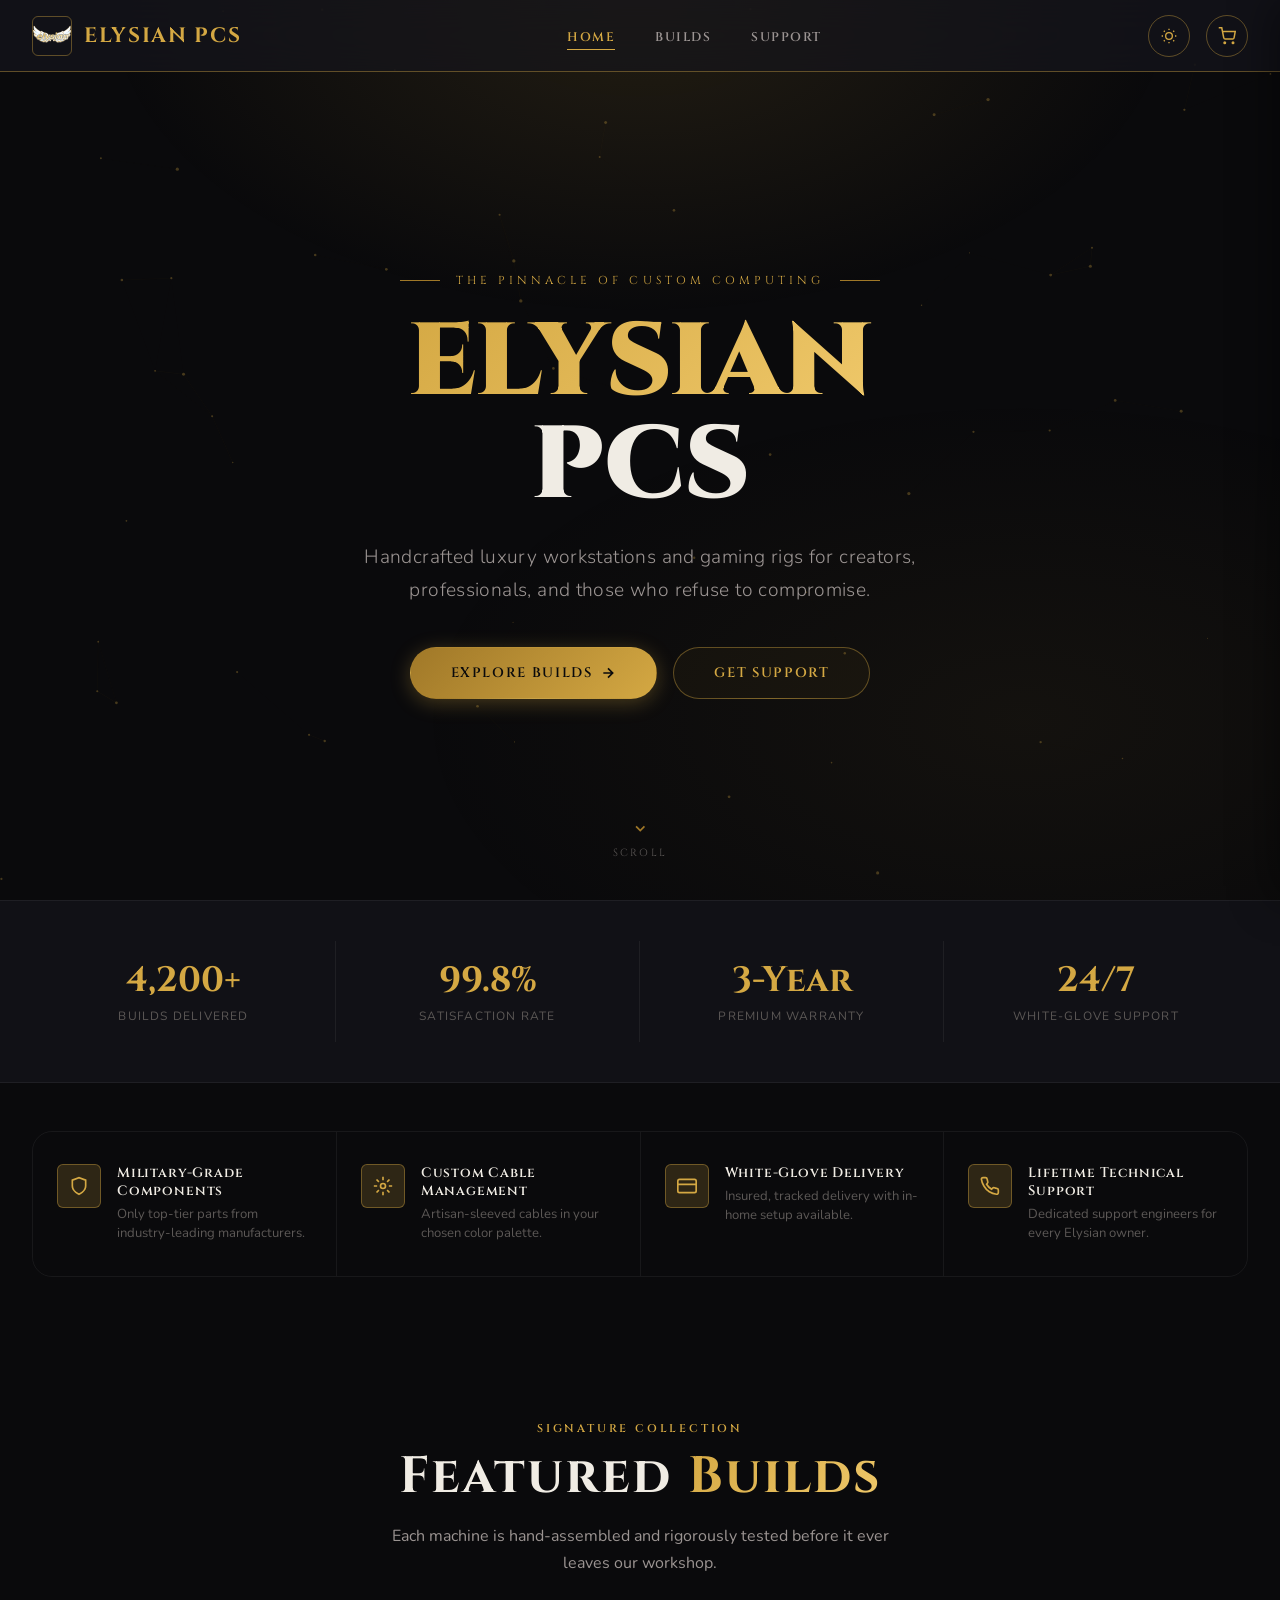
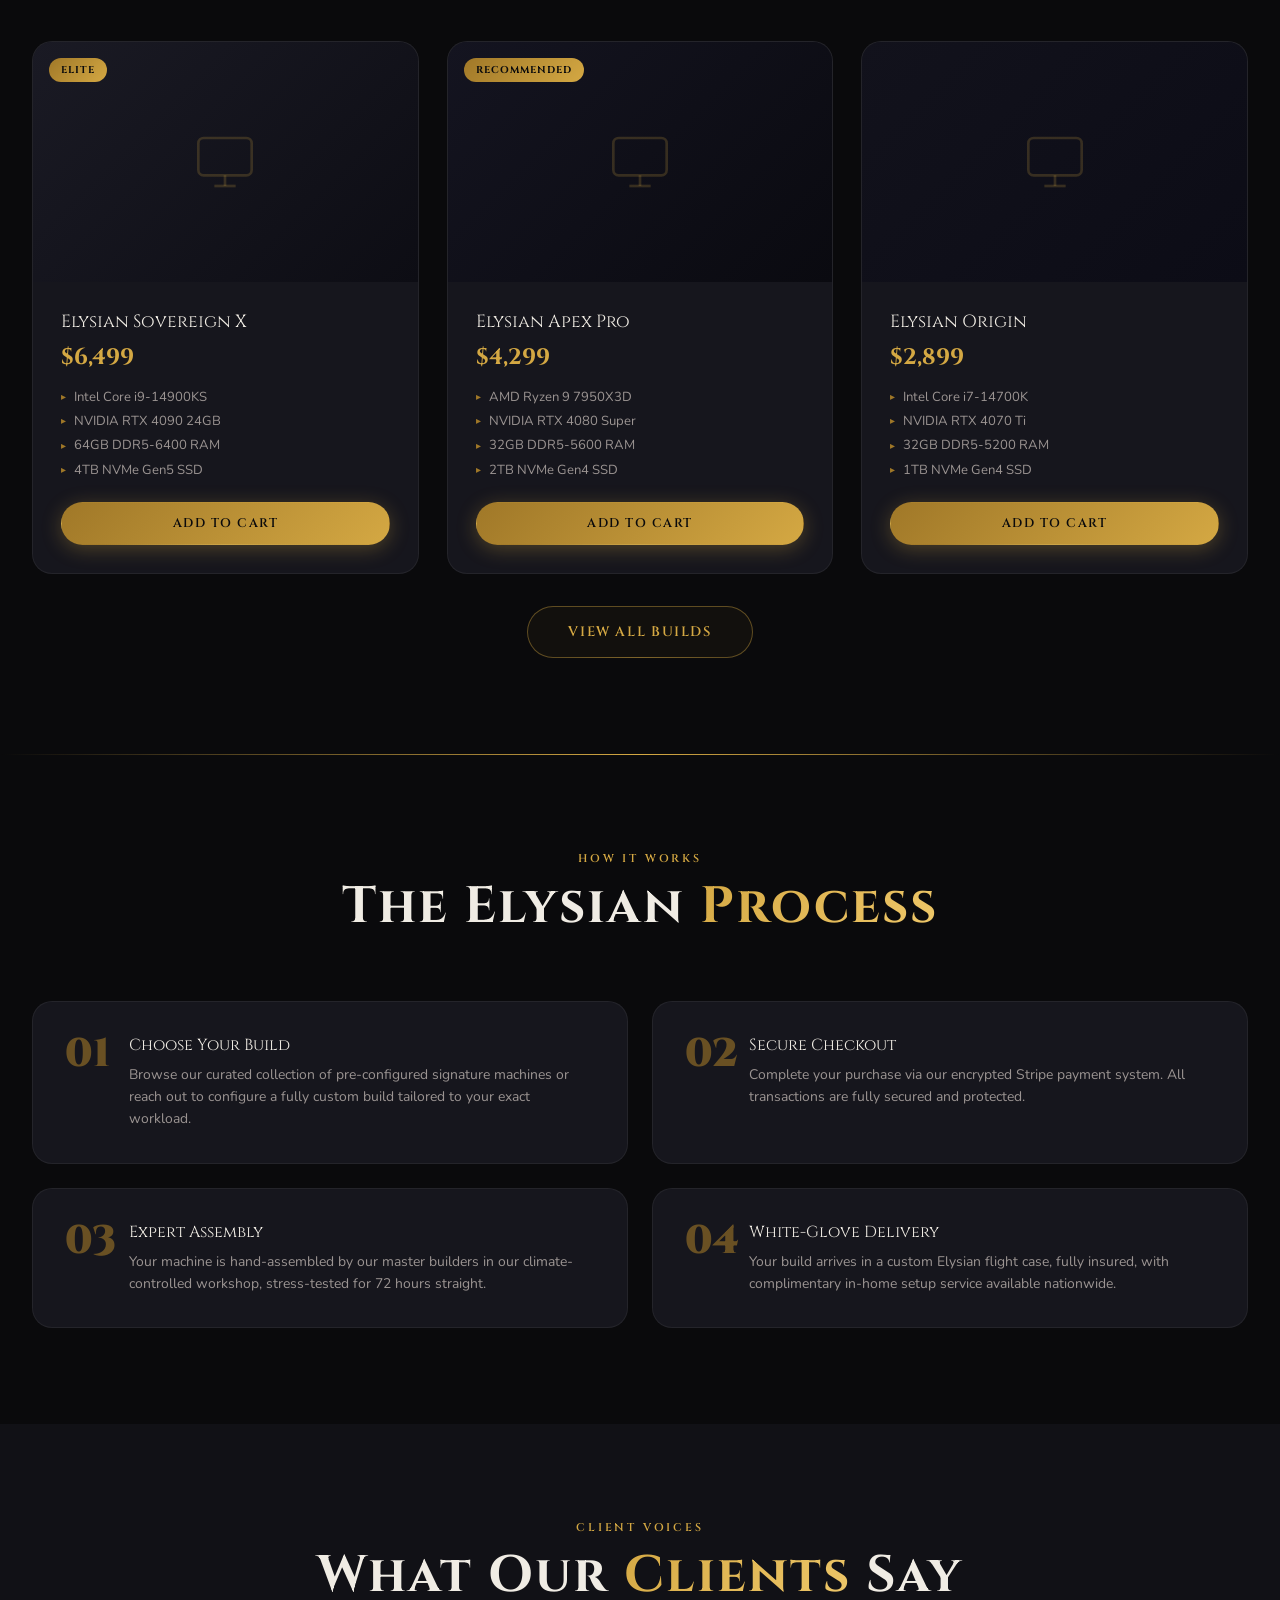
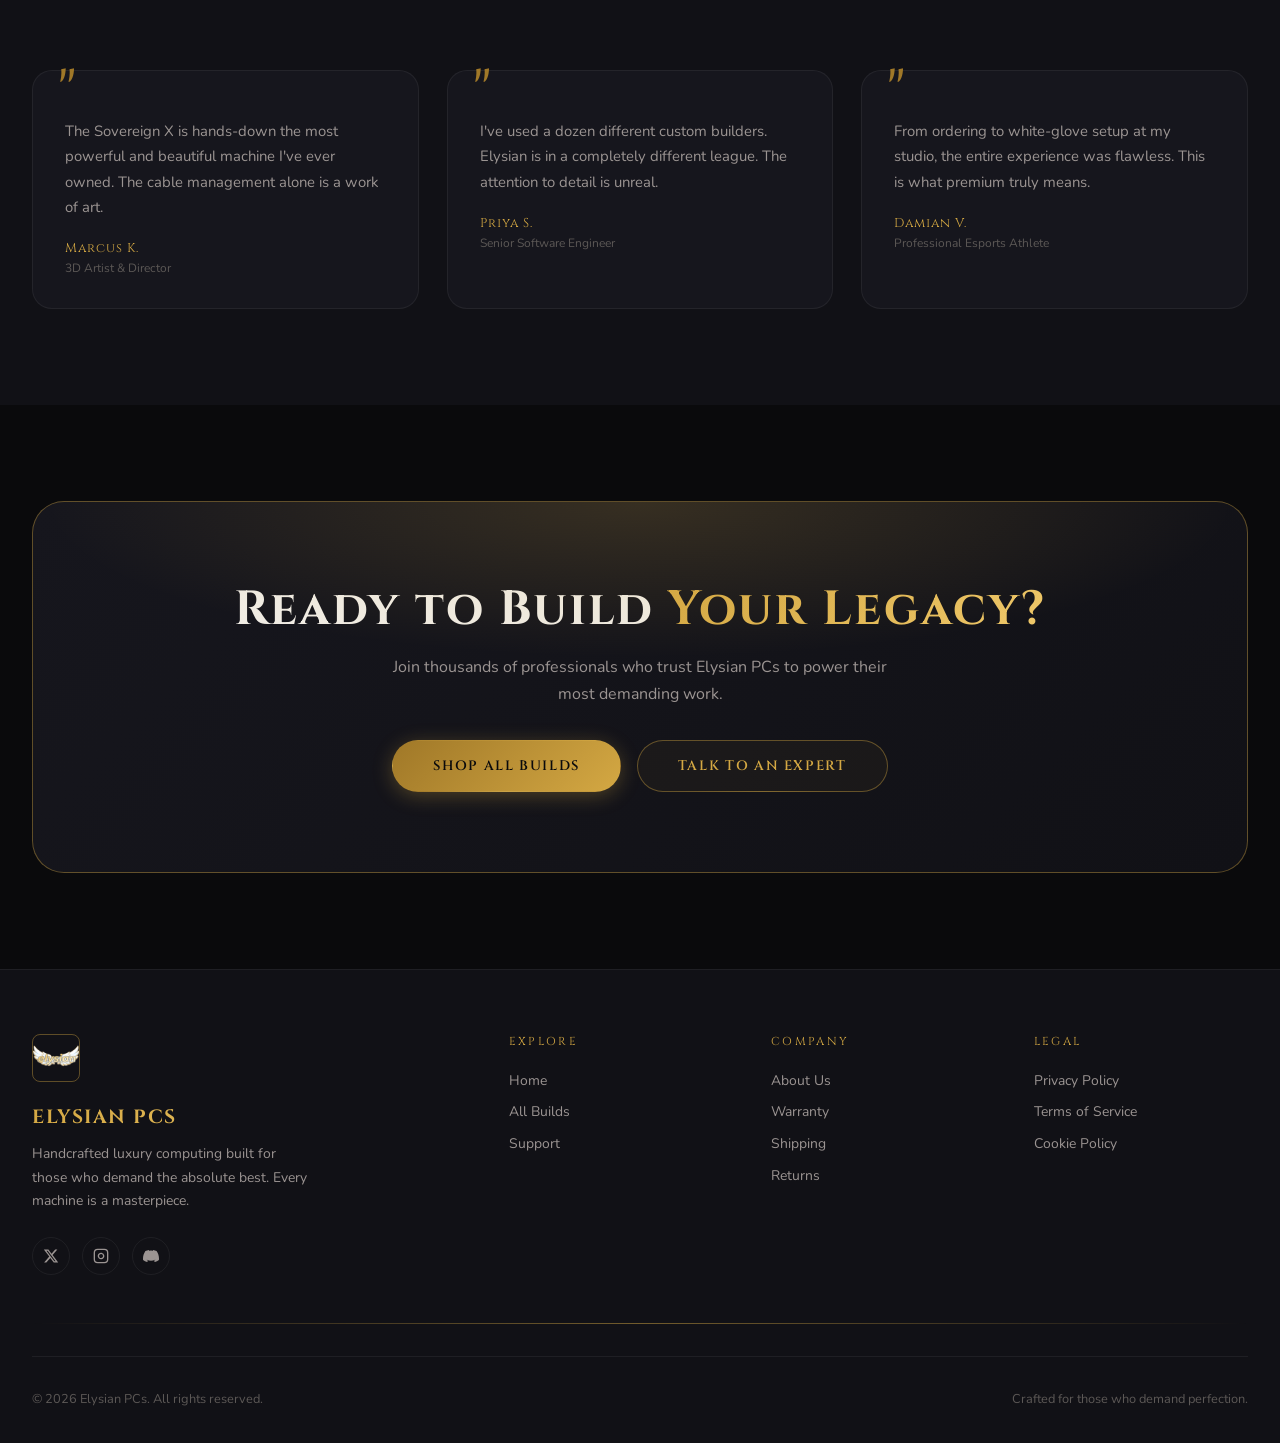
==== commit b373b208: "Update font links in index.html" ====
--- a/files/index.html
+++ b/files/index.html
@@ -9,7 +9,7 @@
   <!-- Fonts -->
   <link rel="preconnect" href="https://fonts.googleapis.com">
   <link rel="preconnect" href="https://fonts.gstatic.com" crossorigin>
-  <link href="https://fonts.googleapis.com/css2?family=Cinzel:wght@400;600;700;900&family=Nunito:wght@300;400;500;600;700&display=swap" rel="stylesheet">
+  <link href="https://fonts.googleapis.com/css2?family=Playfair+Display:ital,wght@0,400;0,500;0,600;0,700;0,800;0,900;1,400;1,700&family=Raleway:ital,wght@0,300;0,400;0,500;0,600;0,700;0,800;1,300;1,400;1,500&display=swap" rel="stylesheet">
 
   <!-- Animate.css -->
   <link rel="stylesheet" href="https://cdnjs.cloudflare.com/ajax/libs/animate.css/4.1.1/animate.min.css">
--- a/files/style.css
+++ b/files/style.css
@@ -322,77 +322,142 @@
 }
 
 /* ============================================================
-   BUTTONS
-   ============================================================ */
+   BUTTONS — Neon Edition
+   Inspired by neon-button component (class-variance-authority)
+   Base: rounded-full, relative, overflow-hidden, neon sweep spans
+   ============================================================ */
+
+/* ── Base ── */
 .btn {
   display: inline-flex;
   align-items: center;
   justify-content: center;
   gap: 0.5rem;
   padding: 0.75rem 2rem;
-  border-radius: var(--radius-sm);
+  border-radius: 100px;              /* rounded-full */
   font-family: var(--font-display);
   font-size: 0.78rem;
   font-weight: 600;
   letter-spacing: 0.12em;
   text-transform: uppercase;
   cursor: pointer;
-  transition: all var(--transition);
-  border: none;
+  transition: all 0.25s cubic-bezier(0.23, 1, 0.32, 1);
+  border: 1px solid transparent;
   outline: none;
   position: relative;
-  overflow: hidden;
-}
-
+  overflow: visible;                 /* allow neon glow to bleed */
+  text-decoration: none;
+}
+
+/* ── Neon sweep: top edge ── */
+.btn::before {
+  content: '';
+  position: absolute;
+  top: 0;
+  left: 12.5%;                       /* w-3/4 centered */
+  width: 75%;
+  height: 1px;
+  border-radius: 1px;
+  background: linear-gradient(
+    90deg,
+    transparent,
+    var(--btn-neon, rgba(212,168,67,0.9)),
+    transparent
+  );
+  opacity: 0;
+  transition: opacity 0.5s ease;
+  pointer-events: none;
+  z-index: 1;
+}
+
+/* ── Neon sweep: bottom edge ── */
 .btn::after {
   content: '';
   position: absolute;
-  inset: 0;
-  background: rgba(255,255,255,0.06);
-  opacity: 0;
-  transition: opacity var(--transition);
-}
-.btn:hover::after { opacity: 1; }
-
+  bottom: -1px;
+  left: 12.5%;
+  width: 75%;
+  height: 1px;
+  border-radius: 1px;
+  background: linear-gradient(
+    90deg,
+    transparent,
+    var(--btn-neon, rgba(212,168,67,0.9)),
+    transparent
+  );
+  opacity: 0.3;
+  transition: opacity 0.5s ease;
+  pointer-events: none;
+  z-index: 1;
+}
+
+.btn:hover::before { opacity: 1; }
+.btn:hover::after  { opacity: 0.5; }
+
+/* ── Primary — Gold solid ── */
 .btn-primary {
+  --btn-neon: rgba(255, 220, 120, 0.95);
   background: linear-gradient(135deg, var(--gold-dim), var(--gold-pure));
   color: var(--bg-primary);
+  border-color: transparent;
   box-shadow: 0 4px 20px rgba(212, 168, 67, 0.3);
 }
 .btn-primary:hover {
-  box-shadow: 0 8px 32px rgba(212, 168, 67, 0.5);
+  background: linear-gradient(135deg, var(--gold-pure), var(--gold-light));
+  box-shadow:
+    0 8px 32px rgba(212, 168, 67, 0.5),
+    0 0 60px rgba(212, 168, 67, 0.15);
   transform: translateY(-2px);
 }
 
+/* ── Outline — Gold ghost ── */
 .btn-outline {
-  background: transparent;
+  --btn-neon: rgba(212, 168, 67, 0.9);
+  background: rgba(212, 168, 67, 0.04);
   color: var(--gold-pure);
-  border: 1px solid var(--border-gold);
+  border-color: var(--border-gold);
 }
 .btn-outline:hover {
-  background: var(--gold-glow);
-  box-shadow: var(--shadow-gold);
+  background: rgba(212, 168, 67, 0.08);
+  border-color: var(--gold-pure);
+  box-shadow: 0 0 40px rgba(212, 168, 67, 0.12);
   transform: translateY(-2px);
 }
 
+/* ── Ghost — subtle ── */
 .btn-ghost {
+  --btn-neon: rgba(212, 168, 67, 0.6);
   background: transparent;
   color: var(--text-secondary);
-  border: 1px solid var(--border-subtle);
+  border-color: var(--border-subtle);
 }
 .btn-ghost:hover {
   border-color: var(--border-gold);
   color: var(--gold-pure);
-}
-
+  background: var(--gold-glow);
+}
+
+/* ── Danger ── */
 .btn-danger {
+  --btn-neon: rgba(255, 100, 80, 0.9);
   background: var(--accent-red);
   color: #fff;
-}
-
-.btn-lg { padding: 1rem 2.5rem; font-size: 0.85rem; }
-.btn-sm { padding: 0.5rem 1.25rem; font-size: 0.72rem; }
+  border-color: transparent;
+}
+.btn-danger:hover {
+  box-shadow: 0 0 30px rgba(192, 57, 43, 0.4);
+}
+
+/* ── Sizes ── */
+.btn-lg  { padding: 1rem 2.5rem;    font-size: 0.85rem; }
+.btn-sm  { padding: 0.5rem 1.25rem; font-size: 0.72rem; }
 .btn-full { width: 100%; }
+
+/* ── Disabled ── */
+.btn:disabled {
+  opacity: 0.5;
+  pointer-events: none;
+}
 
 /* ============================================================
    CARDS
@@ -723,125 +788,218 @@
 }
 
 /* ============================================================
-   CART SIDEBAR
+   CART SIDEBAR — shadcn-inspired, theme-aware
    ============================================================ */
 .cart-overlay {
   position: fixed;
   inset: 0;
-  background: rgba(0,0,0,0.6);
+  background: rgba(0,0,0,0.55);
   z-index: 2000;
   opacity: 0;
   pointer-events: none;
-  transition: opacity var(--transition);
+  transition: opacity 0.3s ease;
+  backdrop-filter: blur(2px);
 }
 .cart-overlay.open { opacity: 1; pointer-events: all; }
 
 .cart-sidebar {
   position: fixed;
   top: 0; right: 0;
-  width: 400px;
-  max-width: 95vw;
+  width: 420px;
+  max-width: 96vw;
   height: 100vh;
-  background: var(--bg-secondary);
+  background: var(--bg-card);
   border-left: 1px solid var(--border-gold);
   z-index: 2001;
   transform: translateX(100%);
-  transition: transform 0.4s var(--ease-gold);
+  transition: transform 0.4s cubic-bezier(0.23, 1, 0.32, 1);
   display: flex;
   flex-direction: column;
+  box-shadow: -8px 0 40px rgba(0,0,0,0.4);
 }
 .cart-sidebar.open { transform: translateX(0); }
 
+/* ── Header ── */
 .cart-header {
-  padding: 1.5rem 1.75rem;
-  border-bottom: 1px solid var(--border-subtle);
+  padding: 1.4rem 1.6rem;
   display: flex;
   align-items: center;
   justify-content: space-between;
+  flex-shrink: 0;
+}
+.cart-header-left {
+  display: flex;
+  align-items: center;
+  gap: 0.6rem;
 }
 .cart-header h3 {
   font-family: var(--font-display);
-  font-size: 1rem;
-  letter-spacing: 0.1em;
-  text-transform: uppercase;
-}
-
+  font-size: 1.05rem;
+  font-weight: 700;
+  letter-spacing: 0.05em;
+  color: var(--text-primary);
+}
+.cart-item-count-label {
+  font-size: 0.75rem;
+  color: var(--text-muted);
+  font-family: var(--font-body);
+}
+
+/* ── Divider ── */
+.cart-divider {
+  height: 1px;
+  background: var(--border-subtle);
+  flex-shrink: 0;
+  margin: 0;
+}
+
+/* ── Close button ── */
 .cart-close {
-  width: 36px; height: 36px;
-  border-radius: 50%;
+  width: 32px; height: 32px;
+  border-radius: 6px;
   border: 1px solid var(--border-subtle);
   background: none;
   color: var(--text-secondary);
   cursor: pointer;
   display: flex; align-items: center; justify-content: center;
-  font-size: 1.1rem;
   transition: all var(--transition);
 }
-.cart-close:hover { border-color: var(--border-gold); color: var(--gold-pure); }
-
+.cart-close:hover {
+  border-color: var(--border-gold);
+  color: var(--gold-pure);
+  background: var(--gold-glow);
+}
+
+/* ── Scrollable item list ── */
 .cart-items {
   flex: 1;
   overflow-y: auto;
-  padding: 1.25rem 1.75rem;
+  padding: 1rem 1.6rem;
   display: flex;
   flex-direction: column;
-  gap: 1rem;
-}
-
+  gap: 0.75rem;
+  scrollbar-width: thin;
+  scrollbar-color: var(--gold-dim) transparent;
+}
+.cart-items::-webkit-scrollbar { width: 4px; }
+.cart-items::-webkit-scrollbar-thumb { background: var(--gold-dim); border-radius: 2px; }
+
+/* ── Empty state ── */
+.cart-empty {
+  display: flex;
+  flex-direction: column;
+  align-items: center;
+  justify-content: center;
+  flex: 1;
+  padding: 3rem 1rem;
+  color: var(--text-muted);
+  text-align: center;
+  min-height: 200px;
+}
+
+/* ── Cart Item row ── */
 .cart-item {
   display: flex;
-  gap: 1rem;
-  align-items: flex-start;
-  padding: 1rem;
+  align-items: center;
+  gap: 0.9rem;
+  padding: 0.85rem 1rem;
+  background: var(--bg-secondary);
+  border: 1px solid var(--border-subtle);
+  border-radius: var(--radius-md);
+  transition: border-color var(--transition);
+}
+.cart-item:hover { border-color: var(--border-gold); }
+
+.cart-item-img-wrap {
+  width: 52px; height: 52px;
+  border-radius: var(--radius-sm);
   background: var(--bg-card);
-  border-radius: var(--radius-md);
   border: 1px solid var(--border-subtle);
-}
-
-.cart-item-info { flex: 1; }
+  display: flex; align-items: center; justify-content: center;
+  flex-shrink: 0;
+  overflow: hidden;
+}
+.cart-item-img-wrap img {
+  width: 100%; height: 100%;
+  object-fit: cover;
+}
+
+.cart-item-info { flex: 1; min-width: 0; }
 .cart-item-name {
   font-family: var(--font-display);
-  font-size: 0.85rem;
+  font-size: 0.82rem;
+  font-weight: 600;
   color: var(--text-primary);
-  margin-bottom: 0.25rem;
+  white-space: nowrap;
+  overflow: hidden;
+  text-overflow: ellipsis;
+  margin-bottom: 0.2rem;
+}
+.cart-item-per {
+  font-size: 0.75rem;
+  color: var(--text-muted);
+}
+
+.cart-item-right {
+  display: flex;
+  flex-direction: column;
+  align-items: flex-end;
+  gap: 0.4rem;
+  flex-shrink: 0;
 }
 .cart-item-price {
-  color: var(--gold-pure);
-  font-weight: 600;
-  font-size: 0.9rem;
-}
-
+  font-family: var(--font-display);
+  font-size: 0.95rem;
+  font-weight: 700;
+  color: var(--text-primary);
+}
 .cart-item-remove {
   background: none;
   border: none;
   color: var(--text-muted);
   cursor: pointer;
-  font-size: 1rem;
-  transition: color var(--transition);
-  padding: 2px;
-}
-.cart-item-remove:hover { color: var(--accent-red); }
-
+  padding: 3px;
+  border-radius: 4px;
+  display: flex; align-items: center; justify-content: center;
+  transition: color var(--transition), background var(--transition);
+}
+.cart-item-remove:hover {
+  color: var(--accent-red);
+  background: rgba(192,57,43,0.1);
+}
+
+/* ── Footer ── */
 .cart-footer {
-  padding: 1.5rem 1.75rem;
-  border-top: 1px solid var(--border-subtle);
-}
-.cart-total {
+  padding: 0 1.6rem 1.6rem;
+  flex-shrink: 0;
+}
+
+.cart-totals {
+  display: flex;
+  flex-direction: column;
+  gap: 0.5rem;
+}
+.cart-totals-row {
   display: flex;
   justify-content: space-between;
   align-items: center;
-  margin-bottom: 1.25rem;
-  font-family: var(--font-display);
-}
-.cart-total-label { color: var(--text-secondary); font-size: 0.85rem; }
-.cart-total-amount { font-size: 1.5rem; color: var(--gold-pure); font-weight: 700; }
-
-.cart-empty {
-  text-align: center;
-  padding: 4rem 1rem;
-  color: var(--text-muted);
-}
-.cart-empty-icon { font-size: 3rem; margin-bottom: 1rem; }
+  font-size: 0.85rem;
+  color: var(--text-secondary);
+}
+.cart-totals-row span:last-child { font-weight: 500; color: var(--text-primary); }
+
+.cart-grand-total {
+  font-family: var(--font-display);
+  font-size: 1.1rem !important;
+  font-weight: 700;
+  color: var(--text-primary) !important;
+}
+.cart-grand-total span:last-child {
+  font-size: 1.3rem;
+  color: var(--gold-pure) !important;
+}
+
+@media (max-width: 480px) { .cart-sidebar { width: 100%; } }
 
 /* ============================================================
    FOOTER
